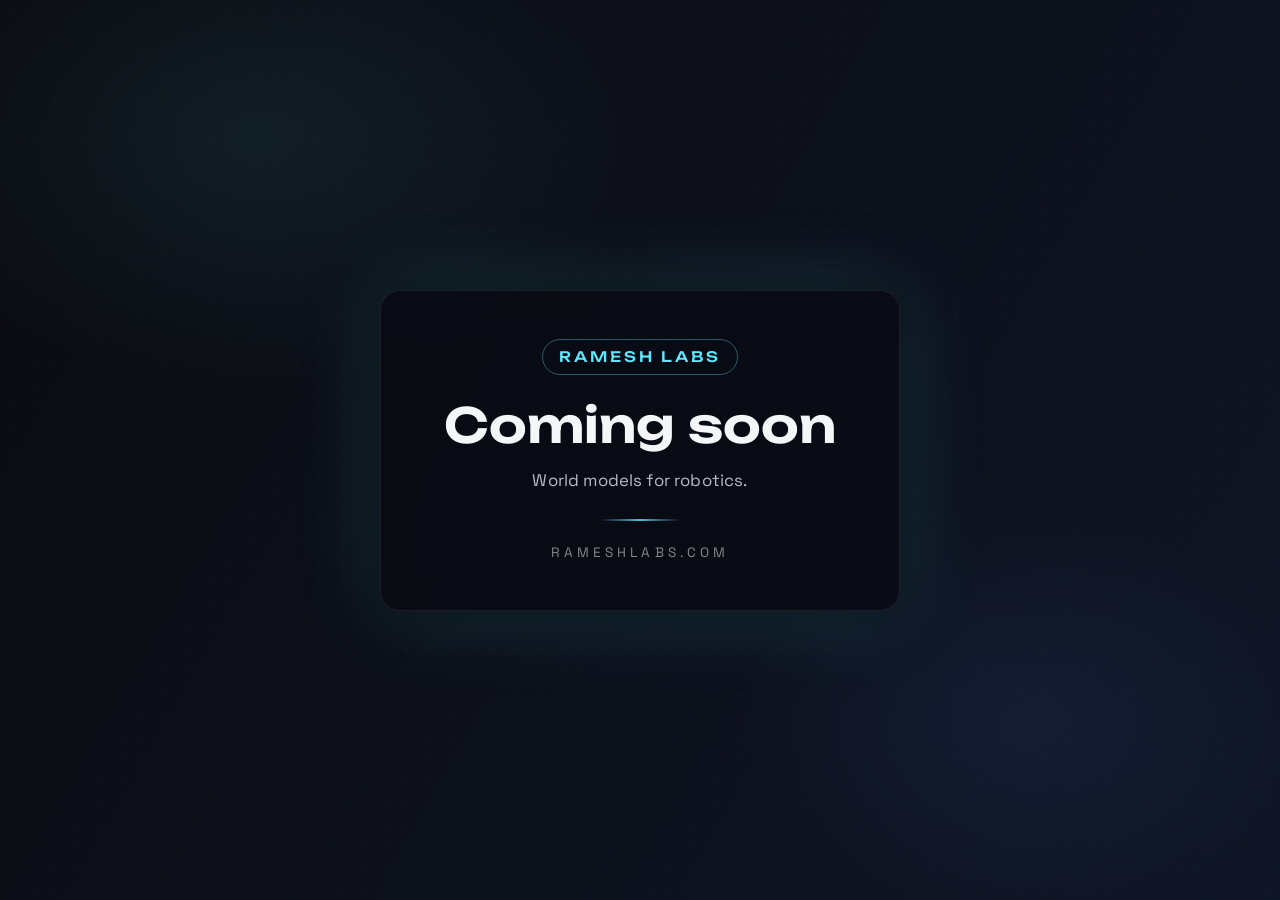
==== index.html @ 917077f9 "Initial site" ====
<!doctype html>
<html lang="en">
  <head>
    <meta charset="utf-8" />
    <meta name="viewport" content="width=device-width, initial-scale=1" />
    <meta name="description" content="Ramesh Labs — world models for robotics. Coming soon." />
    <title>Ramesh Labs — Coming Soon</title>
    <link rel="stylesheet" href="styles.css" />
  </head>
  <body>
    <main class="shell">
      <div class="badge">Ramesh Labs</div>
      <h1>Coming soon</h1>
      <p>World models for robotics.</p>
      <div class="divider" aria-hidden="true"></div>
      <span class="footnote">rameshlabs.com</span>
    </main>
  </body>
</html>
---- styles.css ----
@import url("https://fonts.googleapis.com/css2?family=Space+Grotesk:wght@400;500;600&family=Unbounded:wght@400;600&display=swap");

:root {
  color-scheme: dark;
  --bg: #0a0b10;
  --bg-2: #0f1626;
  --text: #f5f6f8;
  --muted: #b6bcc7;
  --accent: #5ee7ff;
  --glow: rgba(94, 231, 255, 0.22);
}

* {
  box-sizing: border-box;
  margin: 0;
  padding: 0;
}

body {
  min-height: 100vh;
  display: grid;
  place-items: center;
  background:
    radial-gradient(650px 420px at 20% 15%, rgba(94, 231, 255, 0.08), transparent 60%),
    radial-gradient(520px 380px at 80% 80%, rgba(84, 138, 255, 0.08), transparent 55%),
    linear-gradient(120deg, var(--bg), var(--bg-2));
  color: var(--text);
  font-family: "Space Grotesk", system-ui, sans-serif;
  letter-spacing: 0.01em;
}

body::after {
  content: "";
  position: fixed;
  inset: 0;
  background-image: radial-gradient(rgba(255, 255, 255, 0.045) 1px, transparent 1px);
  background-size: 22px 22px;
  opacity: 0.35;
  pointer-events: none;
  mix-blend-mode: screen;
}

.shell {
  text-align: center;
  padding: 48px 36px;
  border-radius: 20px;
  border: 1px solid rgba(255, 255, 255, 0.08);
  background: rgba(9, 11, 18, 0.72);
  box-shadow:
    0 0 45px rgba(0, 0, 0, 0.6),
    0 0 80px var(--glow);
  backdrop-filter: blur(16px);
  max-width: 520px;
  width: min(90vw, 520px);
}

.badge {
  display: inline-flex;
  align-items: center;
  gap: 8px;
  padding: 8px 16px;
  border-radius: 999px;
  border: 1px solid rgba(94, 231, 255, 0.35);
  color: var(--accent);
  font-size: 0.9rem;
  text-transform: uppercase;
  letter-spacing: 0.2em;
  font-weight: 500;
  font-family: "Unbounded", "Space Grotesk", sans-serif;
}

h1 {
  margin-top: 20px;
  font-size: clamp(2.1rem, 4vw, 3rem);
  font-weight: 600;
  font-family: "Unbounded", "Space Grotesk", sans-serif;
}

p {
  margin-top: 14px;
  font-size: 1.05rem;
  color: var(--muted);
}

.divider {
  margin: 28px auto 20px;
  width: 80px;
  height: 2px;
  border-radius: 999px;
  background: linear-gradient(90deg, transparent, var(--accent), transparent);
  opacity: 0.8;
}

.footnote {
  color: rgba(255, 255, 255, 0.5);
  font-size: 0.85rem;
  letter-spacing: 0.3em;
  text-transform: uppercase;
}

@media (max-width: 520px) {
  .shell {
    padding: 40px 26px;
  }

  .badge {
    font-size: 0.75rem;
  }

  .footnote {
    letter-spacing: 0.2em;
  }
}
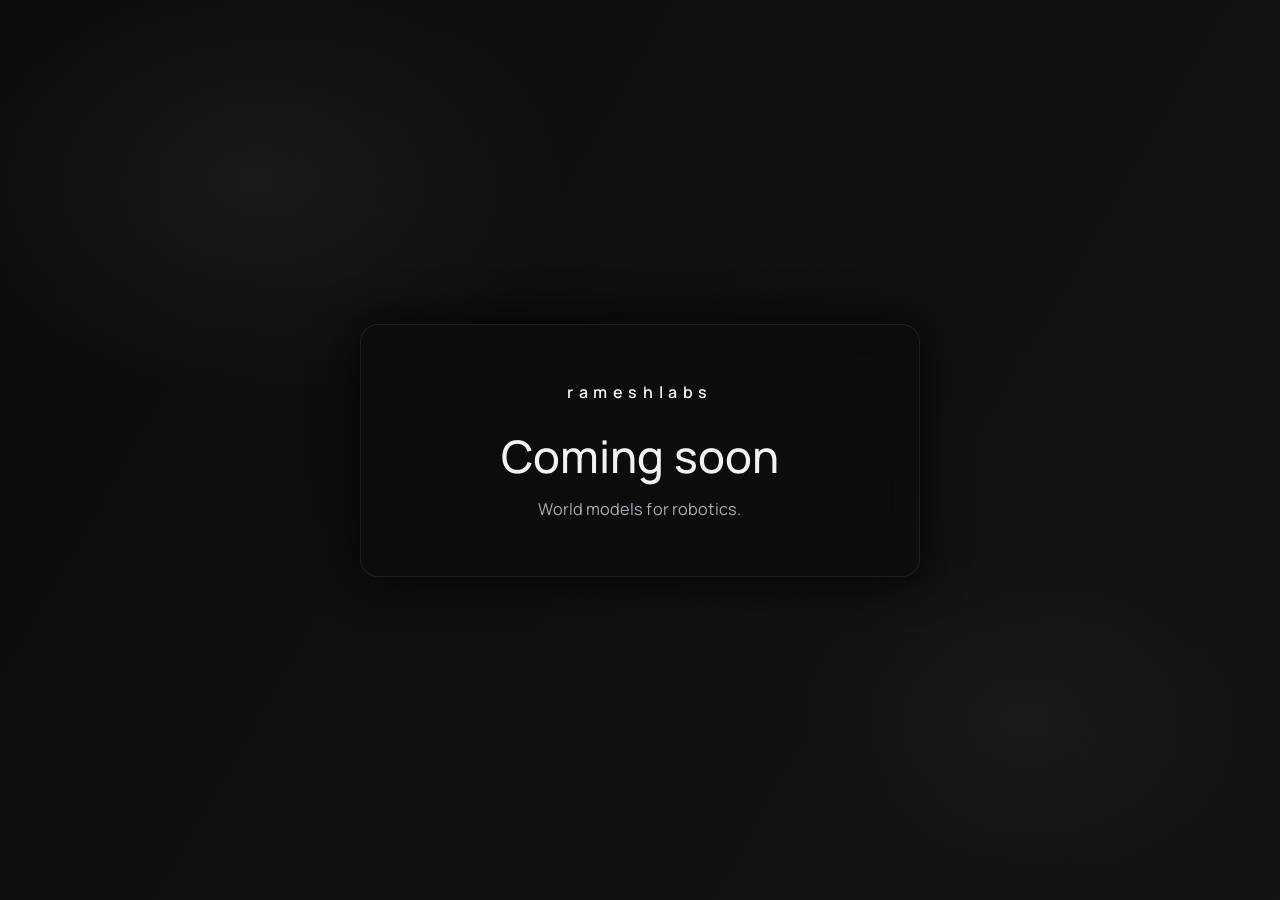
==== commit 6dd9d67e: "Refresh placeholder design" ====
--- a/index.html
+++ b/index.html
@@ -9,11 +9,9 @@
   </head>
   <body>
     <main class="shell">
-      <div class="badge">Ramesh Labs</div>
+      <div class="logo">rameshlabs</div>
       <h1>Coming soon</h1>
       <p>World models for robotics.</p>
-      <div class="divider" aria-hidden="true"></div>
-      <span class="footnote">rameshlabs.com</span>
     </main>
   </body>
 </html>
--- a/styles.css
+++ b/styles.css
@@ -1,13 +1,12 @@
-@import url("https://fonts.googleapis.com/css2?family=Space+Grotesk:wght@400;500;600&family=Unbounded:wght@400;600&display=swap");
+@import url("https://fonts.googleapis.com/css2?family=Manrope:wght@400;500;600&display=swap");
 
 :root {
   color-scheme: dark;
-  --bg: #0a0b10;
-  --bg-2: #0f1626;
-  --text: #f5f6f8;
-  --muted: #b6bcc7;
-  --accent: #5ee7ff;
-  --glow: rgba(94, 231, 255, 0.22);
+  --bg: #0b0c0e;
+  --bg-2: #131416;
+  --text: #f2f2f2;
+  --muted: #a9adb3;
+  --line: rgba(255, 255, 255, 0.08);
 }
 
 * {
@@ -21,12 +20,12 @@
   display: grid;
   place-items: center;
   background:
-    radial-gradient(650px 420px at 20% 15%, rgba(94, 231, 255, 0.08), transparent 60%),
-    radial-gradient(520px 380px at 80% 80%, rgba(84, 138, 255, 0.08), transparent 55%),
+    radial-gradient(520px 360px at 20% 20%, rgba(255, 255, 255, 0.05), transparent 60%),
+    radial-gradient(420px 320px at 80% 80%, rgba(255, 255, 255, 0.03), transparent 55%),
     linear-gradient(120deg, var(--bg), var(--bg-2));
   color: var(--text);
-  font-family: "Space Grotesk", system-ui, sans-serif;
-  letter-spacing: 0.01em;
+  font-family: "Manrope", system-ui, sans-serif;
+  letter-spacing: 0.005em;
 }
 
 body::after {
@@ -35,79 +34,47 @@
   inset: 0;
   background-image: radial-gradient(rgba(255, 255, 255, 0.045) 1px, transparent 1px);
   background-size: 22px 22px;
-  opacity: 0.35;
+  opacity: 0.18;
   pointer-events: none;
-  mix-blend-mode: screen;
+  mix-blend-mode: soft-light;
 }
 
 .shell {
   text-align: center;
-  padding: 48px 36px;
-  border-radius: 20px;
-  border: 1px solid rgba(255, 255, 255, 0.08);
-  background: rgba(9, 11, 18, 0.72);
+  padding: 56px 40px;
+  border-radius: 18px;
+  border: 1px solid var(--line);
+  background: rgba(12, 12, 12, 0.7);
   box-shadow:
     0 0 45px rgba(0, 0, 0, 0.6),
-    0 0 80px var(--glow);
-  backdrop-filter: blur(16px);
-  max-width: 520px;
-  width: min(90vw, 520px);
+    0 0 50px rgba(0, 0, 0, 0.4);
+  backdrop-filter: blur(18px);
+  max-width: 560px;
+  width: min(90vw, 560px);
 }
 
-.badge {
-  display: inline-flex;
-  align-items: center;
-  gap: 8px;
-  padding: 8px 16px;
-  border-radius: 999px;
-  border: 1px solid rgba(94, 231, 255, 0.35);
-  color: var(--accent);
-  font-size: 0.9rem;
-  text-transform: uppercase;
-  letter-spacing: 0.2em;
-  font-weight: 500;
-  font-family: "Unbounded", "Space Grotesk", sans-serif;
+.logo {
+  font-size: 1rem;
+  text-transform: lowercase;
+  letter-spacing: 0.35em;
+  font-weight: 600;
+  color: var(--text);
 }
 
 h1 {
-  margin-top: 20px;
-  font-size: clamp(2.1rem, 4vw, 3rem);
-  font-weight: 600;
-  font-family: "Unbounded", "Space Grotesk", sans-serif;
+  margin-top: 22px;
+  font-size: clamp(2rem, 4vw, 2.8rem);
+  font-weight: 500;
 }
 
 p {
-  margin-top: 14px;
-  font-size: 1.05rem;
+  margin-top: 12px;
+  font-size: 1.02rem;
   color: var(--muted);
-}
-
-.divider {
-  margin: 28px auto 20px;
-  width: 80px;
-  height: 2px;
-  border-radius: 999px;
-  background: linear-gradient(90deg, transparent, var(--accent), transparent);
-  opacity: 0.8;
-}
-
-.footnote {
-  color: rgba(255, 255, 255, 0.5);
-  font-size: 0.85rem;
-  letter-spacing: 0.3em;
-  text-transform: uppercase;
 }
 
 @media (max-width: 520px) {
   .shell {
-    padding: 40px 26px;
-  }
-
-  .badge {
-    font-size: 0.75rem;
-  }
-
-  .footnote {
-    letter-spacing: 0.2em;
+    padding: 44px 26px;
   }
 }
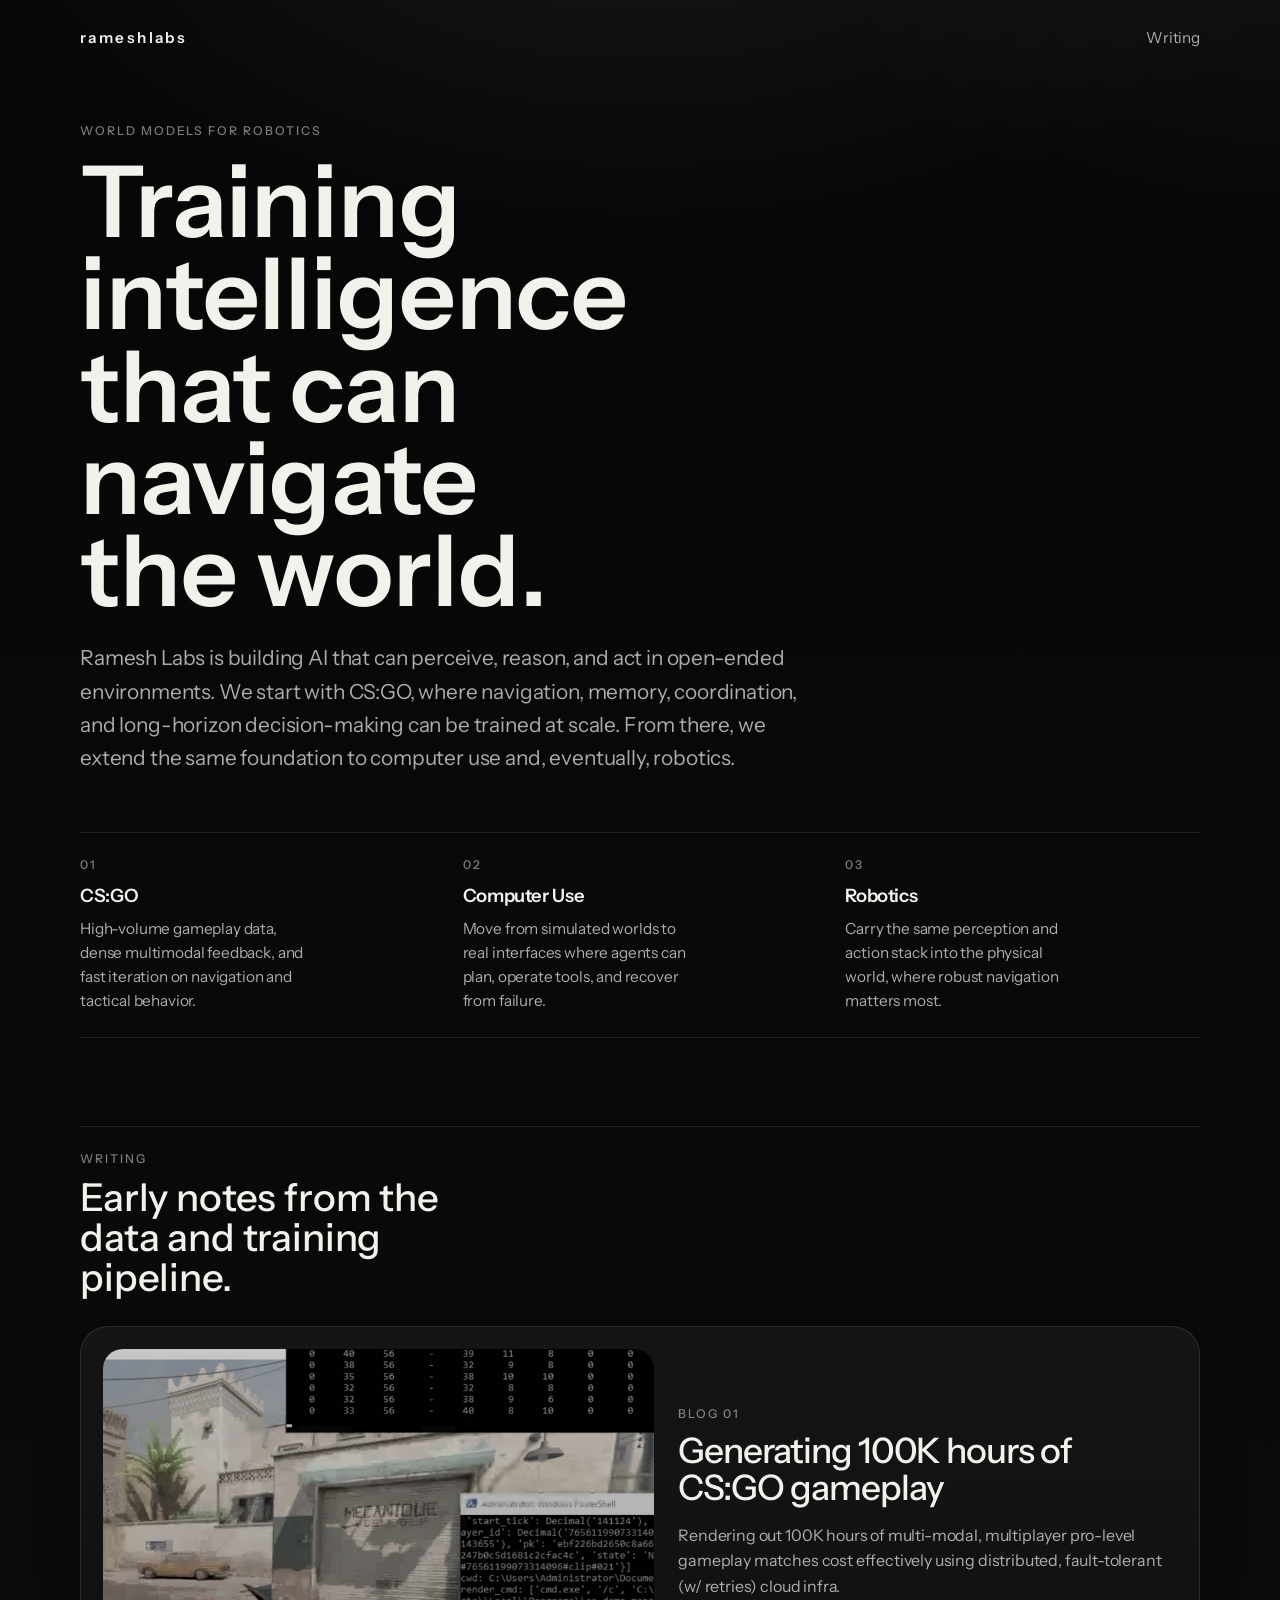
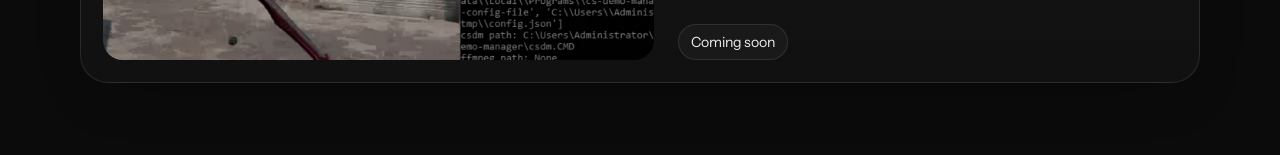
==== commit 54e6ac9c: "Refine site and add first blog post" ====
--- a/index.html
+++ b/index.html
@@ -3,15 +3,91 @@
   <head>
     <meta charset="utf-8" />
     <meta name="viewport" content="width=device-width, initial-scale=1" />
-    <meta name="description" content="Ramesh Labs — world models for robotics. Coming soon." />
-    <title>Ramesh Labs — Coming Soon</title>
+    <meta
+      name="description"
+      content="Ramesh Labs is building intelligent systems that learn to navigate the world, starting with CS:GO and extending to computer use and robotics."
+    />
+    <title>rameshlabs</title>
     <link rel="stylesheet" href="styles.css" />
   </head>
-  <body>
-    <main class="shell">
-      <div class="logo">rameshlabs</div>
-      <h1>Coming soon</h1>
-      <p>World models for robotics.</p>
-    </main>
+  <body class="site-home">
+    <div class="page">
+      <header class="site-header">
+        <a class="wordmark" href="./">rameshlabs</a>
+        <nav class="site-nav" aria-label="Primary">
+          <a href="#writing">Writing</a>
+        </nav>
+      </header>
+
+      <main>
+        <section class="hero">
+          <p class="eyebrow">World Models for Robotics</p>
+          <h1>Training intelligence that can navigate the world.</h1>
+          <p class="lede">
+            Ramesh Labs is building AI that can perceive, reason, and act in
+            open-ended environments. We start with CS:GO, where navigation,
+            memory, coordination, and long-horizon decision-making can be
+            trained at scale. From there, we extend the same foundation to
+            computer use and, eventually, robotics.
+          </p>
+        </section>
+
+        <section class="trajectory" aria-label="Roadmap">
+          <article class="trajectory-item">
+            <p class="trajectory-step">01</p>
+            <h2>CS:GO</h2>
+            <p>
+              High-volume gameplay data, dense multimodal feedback, and fast
+              iteration on navigation and tactical behavior.
+            </p>
+          </article>
+          <article class="trajectory-item">
+            <p class="trajectory-step">02</p>
+            <h2>Computer Use</h2>
+            <p>
+              Move from simulated worlds to real interfaces where agents can
+              plan, operate tools, and recover from failure.
+            </p>
+          </article>
+          <article class="trajectory-item">
+            <p class="trajectory-step">03</p>
+            <h2>Robotics</h2>
+            <p>
+              Carry the same perception and action stack into the physical
+              world, where robust navigation matters most.
+            </p>
+          </article>
+        </section>
+
+        <section class="writing" id="writing">
+          <div class="section-head">
+            <p class="section-label">Writing</p>
+            <h2>Early notes from the data and training pipeline.</h2>
+          </div>
+
+          <a
+            class="post-card"
+            href="blog/generating-100k-hours-of-csgo-gameplay/"
+          >
+            <div class="post-media">
+              <img
+                src="assets/csgo-thumbnail.jpg"
+                alt="A CS:GO gameplay still rendered alongside distributed infrastructure tooling."
+              />
+            </div>
+            <div class="post-content">
+              <p class="post-meta">Blog 01</p>
+              <h3>Generating 100K hours of CS:GO gameplay</h3>
+              <p class="post-summary">
+                Rendering out 100K hours of multi-modal, multiplayer pro-level
+                gameplay matches cost effectively using distributed,
+                fault-tolerant (w/ retries) cloud infra.
+              </p>
+              <span class="post-status">Coming soon</span>
+            </div>
+          </a>
+        </section>
+      </main>
+    </div>
   </body>
 </html>
--- a/styles.css
+++ b/styles.css
@@ -1,12 +1,17 @@
-@import url("https://fonts.googleapis.com/css2?family=Manrope:wght@400;500;600&display=swap");
+@import url("https://fonts.googleapis.com/css2?family=Instrument+Sans:wght@400;500;600;700&display=swap");
 
 :root {
   color-scheme: dark;
-  --bg: #0b0c0e;
-  --bg-2: #131416;
-  --text: #f2f2f2;
-  --muted: #a9adb3;
-  --line: rgba(255, 255, 255, 0.08);
+  --bg: #060606;
+  --bg-2: #0b0b0c;
+  --panel: rgba(255, 255, 255, 0.028);
+  --panel-strong: rgba(255, 255, 255, 0.048);
+  --line: rgba(255, 255, 255, 0.1);
+  --line-strong: rgba(255, 255, 255, 0.16);
+  --text: #f3f1ec;
+  --muted: rgba(243, 241, 236, 0.7);
+  --subtle: rgba(243, 241, 236, 0.5);
+  --shadow: rgba(0, 0, 0, 0.38);
 }
 
 * {
@@ -15,66 +20,381 @@
   padding: 0;
 }
 
+html {
+  scroll-behavior: smooth;
+}
+
 body {
   min-height: 100vh;
-  display: grid;
-  place-items: center;
   background:
-    radial-gradient(520px 360px at 20% 20%, rgba(255, 255, 255, 0.05), transparent 60%),
-    radial-gradient(420px 320px at 80% 80%, rgba(255, 255, 255, 0.03), transparent 55%),
-    linear-gradient(120deg, var(--bg), var(--bg-2));
+    radial-gradient(
+      1200px 700px at 50% -10%,
+      rgba(255, 255, 255, 0.08),
+      transparent 60%
+    ),
+    radial-gradient(
+      900px 480px at 100% 0%,
+      rgba(255, 255, 255, 0.04),
+      transparent 48%
+    ),
+    linear-gradient(180deg, var(--bg) 0%, var(--bg-2) 100%);
   color: var(--text);
-  font-family: "Manrope", system-ui, sans-serif;
-  letter-spacing: 0.005em;
-}
-
-body::after {
+  font-family: "Instrument Sans", system-ui, sans-serif;
+  letter-spacing: -0.01em;
+}
+
+body::before {
   content: "";
   position: fixed;
   inset: 0;
-  background-image: radial-gradient(rgba(255, 255, 255, 0.045) 1px, transparent 1px);
-  background-size: 22px 22px;
-  opacity: 0.18;
+  background-image:
+    linear-gradient(rgba(255, 255, 255, 0.035) 1px, transparent 1px),
+    linear-gradient(90deg, rgba(255, 255, 255, 0.035) 1px, transparent 1px);
+  background-size: 44px 44px;
+  opacity: 0.08;
+  mask-image: linear-gradient(180deg, rgba(0, 0, 0, 0.55), transparent 70%);
   pointer-events: none;
-  mix-blend-mode: soft-light;
-}
-
-.shell {
-  text-align: center;
-  padding: 56px 40px;
-  border-radius: 18px;
+}
+
+a {
+  color: inherit;
+  text-decoration: none;
+}
+
+img {
+  display: block;
+  width: 100%;
+  height: auto;
+}
+
+::selection {
+  background: rgba(255, 255, 255, 0.18);
+  color: var(--text);
+}
+
+.page {
+  position: relative;
+  z-index: 1;
+  width: min(1120px, calc(100vw - 48px));
+  margin: 0 auto;
+  padding: 24px 0 72px;
+}
+
+.site-header {
+  display: flex;
+  align-items: center;
+  justify-content: space-between;
+  gap: 20px;
+  padding: 4px 0 40px;
+}
+
+.wordmark {
+  font-size: 0.95rem;
+  font-weight: 600;
+  letter-spacing: 0.16em;
+  text-transform: lowercase;
+}
+
+.site-nav,
+.back-link {
+  font-size: 0.95rem;
+  color: var(--muted);
+}
+
+.site-nav a,
+.back-link {
+  transition:
+    color 180ms ease,
+    opacity 180ms ease;
+}
+
+.site-nav a:hover,
+.back-link:hover {
+  color: var(--text);
+}
+
+.hero,
+.trajectory,
+.writing,
+.article {
+  opacity: 0;
+  animation: rise 700ms cubic-bezier(0.22, 1, 0.36, 1) forwards;
+}
+
+.trajectory {
+  animation-delay: 80ms;
+}
+
+.writing,
+.article {
+  animation-delay: 160ms;
+}
+
+.hero {
+  max-width: 860px;
+  padding: 36px 0 24px;
+}
+
+.eyebrow,
+.section-label,
+.post-meta,
+.trajectory-step,
+.article-kicker {
+  color: var(--subtle);
+  font-size: 0.76rem;
+  font-weight: 500;
+  text-transform: uppercase;
+  letter-spacing: 0.16em;
+}
+
+.hero h1,
+.article h1 {
+  text-wrap: balance;
+}
+
+.hero h1 {
+  margin-top: 18px;
+  max-width: 11ch;
+  font-size: clamp(3.4rem, 9vw, 6.2rem);
+  line-height: 0.93;
+  font-weight: 600;
+}
+
+.lede {
+  margin-top: 24px;
+  max-width: 740px;
+  color: var(--muted);
+  font-size: clamp(1.05rem, 1.75vw, 1.3rem);
+  line-height: 1.6;
+}
+
+.trajectory {
+  display: grid;
+  grid-template-columns: repeat(3, minmax(0, 1fr));
+  gap: 28px;
+  margin-top: 34px;
+  padding: 24px 0;
+  border-top: 1px solid var(--line);
+  border-bottom: 1px solid var(--line);
+}
+
+.trajectory-item h2 {
+  margin-top: 12px;
+  font-size: 1.15rem;
+  font-weight: 600;
+  letter-spacing: -0.02em;
+}
+
+.trajectory-item p:last-child {
+  margin-top: 10px;
+  max-width: 24ch;
+  color: var(--muted);
+  font-size: 0.96rem;
+  line-height: 1.55;
+}
+
+.writing {
+  margin-top: 88px;
+  padding-top: 24px;
+  border-top: 1px solid var(--line);
+}
+
+.section-head h2 {
+  margin-top: 12px;
+  max-width: 15ch;
+  font-size: clamp(1.7rem, 3vw, 2.45rem);
+  line-height: 1.05;
+  font-weight: 500;
+}
+
+.post-card {
+  display: grid;
+  grid-template-columns: minmax(0, 1.05fr) minmax(0, 0.95fr);
+  gap: 24px;
+  margin-top: 28px;
+  padding: 22px;
   border: 1px solid var(--line);
-  background: rgba(12, 12, 12, 0.7);
-  box-shadow:
-    0 0 45px rgba(0, 0, 0, 0.6),
-    0 0 50px rgba(0, 0, 0, 0.4);
-  backdrop-filter: blur(18px);
-  max-width: 560px;
-  width: min(90vw, 560px);
-}
-
-.logo {
+  border-radius: 28px;
+  background: linear-gradient(180deg, var(--panel-strong), var(--panel));
+  box-shadow: 0 20px 60px -30px var(--shadow);
+  transition:
+    transform 220ms ease,
+    border-color 220ms ease,
+    background 220ms ease;
+}
+
+.post-card:hover {
+  transform: translateY(-2px);
+  border-color: var(--line-strong);
+  background: linear-gradient(
+    180deg,
+    rgba(255, 255, 255, 0.06),
+    var(--panel)
+  );
+}
+
+.post-media {
+  position: relative;
+  overflow: hidden;
+  isolation: isolate;
+  border-radius: 20px;
+  background: #101010;
+  aspect-ratio: 16 / 9;
+}
+
+.post-media::after,
+.article-figure::after {
+  content: "";
+  position: absolute;
+  inset: 0;
+  background: linear-gradient(
+    180deg,
+    rgba(0, 0, 0, 0.08),
+    rgba(0, 0, 0, 0.24)
+  );
+  pointer-events: none;
+}
+
+.post-media img,
+.article-figure img {
+  width: 100%;
+  height: 100%;
+  object-fit: cover;
+  filter: grayscale(0.08) saturate(0.55) brightness(0.82) contrast(1.08);
+}
+
+.post-content {
+  display: flex;
+  flex-direction: column;
+  justify-content: flex-end;
+}
+
+.post-content h3 {
+  margin-top: 12px;
+  font-size: clamp(1.6rem, 3vw, 2.2rem);
+  line-height: 1.05;
+  font-weight: 500;
+  letter-spacing: -0.03em;
+}
+
+.post-summary {
+  margin-top: 16px;
+  color: var(--muted);
   font-size: 1rem;
-  text-transform: lowercase;
-  letter-spacing: 0.35em;
+  line-height: 1.6;
+}
+
+.post-status,
+.article-status {
+  display: inline-flex;
+  align-items: center;
+  justify-content: center;
+  width: fit-content;
+  margin-top: 24px;
+  padding: 8px 12px;
+  border: 1px solid var(--line);
+  border-radius: 999px;
+  background: rgba(255, 255, 255, 0.035);
+  color: var(--text);
+  font-size: 0.88rem;
+  letter-spacing: -0.01em;
+}
+
+.article-main {
+  padding-top: 24px;
+}
+
+.article {
+  max-width: 860px;
+}
+
+.article h1 {
+  margin-top: 16px;
+  max-width: 12ch;
+  font-size: clamp(3rem, 8vw, 5.2rem);
+  line-height: 0.94;
   font-weight: 600;
-  color: var(--text);
-}
-
-h1 {
-  margin-top: 22px;
-  font-size: clamp(2rem, 4vw, 2.8rem);
-  font-weight: 500;
-}
-
-p {
-  margin-top: 12px;
-  font-size: 1.02rem;
-  color: var(--muted);
-}
-
-@media (max-width: 520px) {
-  .shell {
-    padding: 44px 26px;
-  }
-}
+}
+
+.article-dek {
+  margin-top: 24px;
+  max-width: 720px;
+  color: var(--muted);
+  font-size: clamp(1.05rem, 1.7vw, 1.28rem);
+  line-height: 1.6;
+}
+
+.article-figure {
+  position: relative;
+  margin-top: 40px;
+  overflow: hidden;
+  border: 1px solid var(--line);
+  border-radius: 28px;
+  background: #101010;
+  aspect-ratio: 16 / 9;
+  box-shadow: 0 20px 60px -30px var(--shadow);
+}
+
+.article-note {
+  margin-top: 24px;
+  max-width: 680px;
+  color: var(--muted);
+  font-size: 1rem;
+  line-height: 1.6;
+}
+
+@keyframes rise {
+  from {
+    opacity: 0;
+    transform: translateY(18px);
+  }
+
+  to {
+    opacity: 1;
+    transform: none;
+  }
+}
+
+@media (max-width: 900px) {
+  .trajectory,
+  .post-card {
+    grid-template-columns: 1fr;
+  }
+
+  .trajectory-item p:last-child {
+    max-width: none;
+  }
+}
+
+@media (max-width: 640px) {
+  .page {
+    width: min(1120px, calc(100vw - 32px));
+    padding: 18px 0 56px;
+  }
+
+  .site-header {
+    padding-bottom: 28px;
+  }
+
+  .site-nav {
+    display: none;
+  }
+
+  .hero {
+    padding-top: 18px;
+  }
+
+  .section-head h2 {
+    max-width: 12ch;
+  }
+
+  .post-card {
+    padding: 16px;
+    border-radius: 24px;
+  }
+
+  .post-media,
+  .article-figure {
+    border-radius: 18px;
+  }
+}
